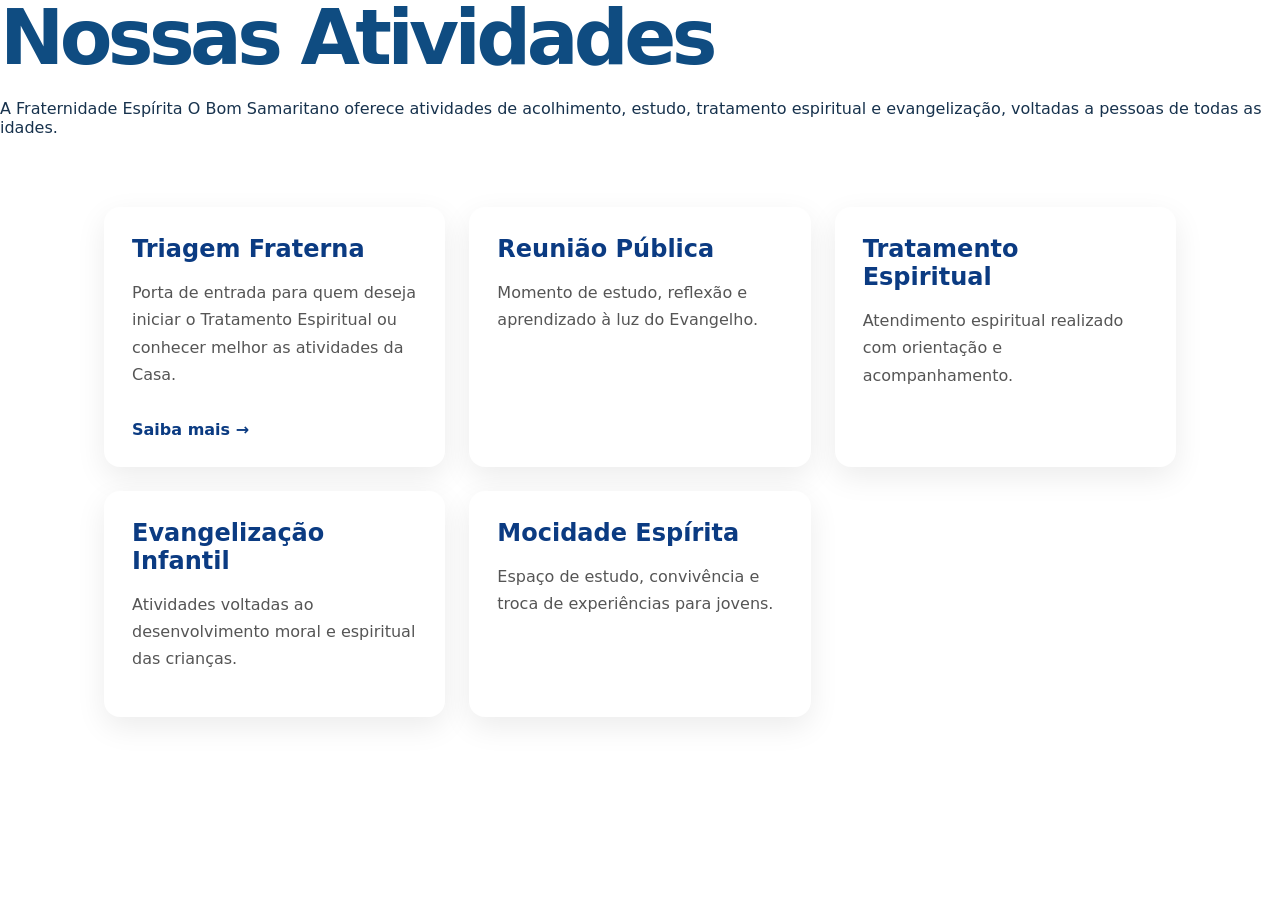
==== atividades.html @ 63e4d9a6 "Update atividades.html" ====
<!DOCTYPE html>
<html lang="pt-BR">
<head>
<meta charset="UTF-8">
<meta name="viewport" content="width=device-width, initial-scale=1.0">
<title>Atividades | O Bom Samaritano</title>

<link rel="stylesheet" href="style.css">

<style>

.activities-hero{
  <section class="activities-hero">

  <div></div>

</section>
  min-height:400px;
  display:flex;
  align-items:center;
  padding:80px 5vw;
  background:
    linear-gradient(
      90deg,
      rgba(255,255,255,.95),
      rgba(255,255,255,.75) 50%,
      rgba(255,255,255,.15)
    ),
    url("images/atividades.png") center/cover;
}

.activities-copy{
  max-width:650px;
}

.activities-copy h1{
  color:#0b3b82;
  margin-bottom:16px;
}

.activities-copy p{
  color:#444;
  line-height:1.8;
}

.activities-grid{
  display:grid;
  grid-template-columns:repeat(auto-fit,minmax(260px,1fr));
  gap:24px;
  max-width:1200px;
  margin:70px auto;
  padding:0 5vw;
}

.activity-card{
  background:white;
  border-radius:16px;
  padding:28px;
  box-shadow:0 10px 30px rgba(0,0,0,.08);
}

.activity-card h2{
  color:#0b3b82;
  margin-bottom:12px;
}

.activity-card p{
  color:#555;
  line-height:1.7;
}

.activity-card a{
  display:inline-block;
  margin-top:16px;
  color:#0b3b82;
  font-weight:700;
  text-decoration:none;
}

</style>
</head>

<body>

<section class="activities-intro">
  <h1>Nossas Atividades</h1>

  <p>
    A Fraternidade Espírita O Bom Samaritano oferece atividades de
    acolhimento, estudo, tratamento espiritual e evangelização,
    voltadas a pessoas de todas as idades.
  </p>

</section>

<section class="activities-grid">

  <article class="activity-card">
    <h2>Triagem Fraterna</h2>
    <p>
      Porta de entrada para quem deseja iniciar o Tratamento Espiritual
      ou conhecer melhor as atividades da Casa.
    </p>
    <a href="triagem.html">Saiba mais →</a>
  </article>

  <article class="activity-card">
    <h2>Reunião Pública</h2>
    <p>
      Momento de estudo, reflexão e aprendizado à luz do Evangelho.
    </p>
  </article>

  <article class="activity-card">
    <h2>Tratamento Espiritual</h2>
    <p>
      Atendimento espiritual realizado com orientação e acompanhamento.
    </p>
  </article>

  <article class="activity-card">
    <h2>Evangelização Infantil</h2>
    <p>
      Atividades voltadas ao desenvolvimento moral e espiritual das crianças.
    </p>
  </article>

  <article class="activity-card">
    <h2>Mocidade Espírita</h2>
    <p>
      Espaço de estudo, convivência e troca de experiências para jovens.
    </p>
  </article>

</section>

</body>
</html>
---- style.css ----
:root{
  --blue:#0f4c81;
  --blue2:#1668a8;
  --light:#eaf3fb;
  --soft:#f7fbff;
  --gold:#f4b400;
  --text:#17324d;
  --muted:#5f7080;
  --white:#fff;
  --radius:24px;
  --shadow:0 18px 42px rgba(15,76,129,.14);
}

*{box-sizing:border-box}
html{scroll-behavior:smooth}
body{
  margin:0;
  font-family:system-ui,-apple-system,BlinkMacSystemFont,"Segoe UI",sans-serif;
  color:var(--text);
  background:var(--white);
}
a{text-decoration:none;color:inherit}

.topbar{
  position:sticky;
  top:0;
  z-index:10;
  height:82px;
  display:flex;
  align-items:center;
  justify-content:space-between;
  gap:24px;
  padding:0 5vw;
  background:rgba(255,255,255,.94);
  backdrop-filter:blur(10px);
  border-bottom:1px solid #e8f0f7;
}

.brand{
  display:flex;
  align-items:center;
  gap:12px;
  color:var(--blue);
  line-height:1.05;
}
.brand-symbol{
  width:50px;
  height:50px;
  border-radius:50%;
  display:grid;
  place-items:center;
  background:linear-gradient(135deg,#fff3a3,var(--gold));
  color:var(--blue);
  font-size:1.8rem;
  box-shadow:inset 0 0 0 4px rgba(255,255,255,.6);
}
.brand strong{text-transform:uppercase;letter-spacing:.02em}
.brand small{display:block;color:#a86630;font-weight:700;font-size:.72rem;margin-top:4px}

.nav{display:flex;gap:26px;font-weight:700;color:#2b4156}
.nav a:hover{color:var(--blue)}

.btn{
  display:inline-flex;
  align-items:center;
  justify-content:center;
  border-radius:14px;
  padding:15px 24px;
  background:var(--blue);
  color:white;
  font-weight:800;
  box-shadow:0 10px 24px rgba(15,76,129,.24);
}
.btn.small{padding:11px 16px}
.btn.ghost{background:white;color:var(--blue);box-shadow:none;border:1px solid #d7e6f4}
.btn.light{background:white;color:var(--blue);box-shadow:none}

.hero{
  min-height:650px;
  display:flex;
  align-items:center;
  padding:80px 5vw;
  background:
    linear-gradient(90deg,rgba(255,255,255,.96),rgba(255,255,255,.82) 45%,rgba(255,255,255,.18)),
    url("images/hero-principal.png") center/cover;
}
.hero-copy{max-width:680px}
.tag{
  display:inline-flex;
  padding:8px 14px;
  border-radius:999px;
  background:var(--light);
  color:var(--blue);
  font-weight:900;
  margin:0 0 18px;
}
h1,h2,h3{margin-top:0}
h1{
  font-size:clamp(2.8rem,6vw,5.6rem);
  line-height:.98;
  letter-spacing:-.06em;
  color:var(--blue);
  margin-bottom:24px;
}
.hero p:not(.tag){
  font-size:1.25rem;
  line-height:1.7;
  color:#2b4054;
}
.hero-actions{display:flex;gap:14px;flex-wrap:wrap;margin-top:30px}

.values{
  display:grid;
  grid-template-columns:repeat(4,1fr);
  gap:18px;
  padding:34px 5vw;
  background:linear-gradient(180deg,#fff,var(--light));
}
.values article{
  text-align:center;
  padding:28px 18px;
  border-right:1px solid rgba(15,76,129,.14);
}
.values article:last-child{border-right:0}
.values span{font-size:2rem}
.values h3{color:var(--blue);margin:10px 0 8px}
.values p{margin:0;color:var(--muted);line-height:1.5}

.section{padding:80px 5vw}
.section-heading{text-align:center;max-width:760px;margin:0 auto 44px}
.section-heading h2,.split h2,.contact h2,.cta h2{
  color:var(--blue);
  font-size:clamp(2.1rem,4vw,3.2rem);
  letter-spacing:-.045em;
  margin-bottom:12px;
}
.section-heading p:not(.tag){color:var(--muted);line-height:1.7;font-size:1.1rem}

.cards{
  display:grid;
  grid-template-columns:repeat(4,1fr);
  gap:24px;
}
.card{
  background:white;
  border-radius:var(--radius);
  overflow:hidden;
  box-shadow:var(--shadow);
  border:1px solid #edf3f8;
}
.photo{
  height:190px;
  background:center/cover;
}
.photo-1{background-image:url("https://images.unsplash.com/photo-1517048676732-d65bc937f952?auto=format&fit=crop&w=900&q=80")}
.photo-2{background-image:url("https://images.unsplash.com/photo-1517486808906-6ca8b3f04846?auto=format&fit=crop&w=900&q=80")}
.photo-3{background-image:url("https://images.unsplash.com/photo-1521791055366-0d553872125f?auto=format&fit=crop&w=900&q=80")}
.photo-4{background-image:url("https://images.unsplash.com/photo-1593113598332-cd288d649433?auto=format&fit=crop&w=900&q=80")}
.card h3{color:var(--blue);font-size:1.35rem;margin:24px 24px 10px}
.card p{color:var(--muted);line-height:1.6;margin:0 24px 22px}
.card a{display:inline-block;color:var(--blue);font-weight:900;margin:0 24px 26px}

.split{
  display:grid;
  grid-template-columns:1.1fr .9fr;
  gap:28px;
  background:var(--soft);
}
.event{
  background:white;
  padding:20px 22px;
  border-radius:18px;
  margin-bottom:14px;
  box-shadow:0 10px 24px rgba(15,76,129,.08);
}
.event strong{display:block;color:var(--blue);font-size:1.08rem}
.event span{color:var(--muted)}

.video{
  min-height:360px;
  border-radius:var(--radius);
  padding:34px;
  color:white;
  background:
    linear-gradient(180deg,rgba(15,76,129,.18),rgba(15,76,129,.9)),
    url("https://images.unsplash.com/photo-1522202176988-66273c2fd55f?auto=format&fit=crop&w=900&q=80") center/cover;
  display:flex;
  flex-direction:column;
  justify-content:flex-end;
  box-shadow:var(--shadow);
}
.play{
  width:74px;
  height:74px;
  border-radius:50%;
  background:rgba(255,255,255,.92);
  color:var(--blue);
  display:grid;
  place-items:center;
  font-size:2rem;
  margin-bottom:auto;
}
.video p{line-height:1.6;color:#eaf3fb}

.cta{
  margin:80px 5vw 0;
  border-radius:32px;
  padding:60px 8vw;
  background:linear-gradient(135deg,var(--blue),#06375f);
  color:white;
  text-align:center;
}
.cta h2{color:white}
.cta p{max-width:680px;margin:0 auto 28px;color:#dcecff;line-height:1.7;font-size:1.1rem}

.contact{
  display:grid;
  grid-template-columns:1fr 1fr;
  gap:30px;
  align-items:center;
}
.contact p{color:var(--muted);line-height:1.7}
.contact-box{
  background:var(--light);
  border-radius:var(--radius);
  padding:30px;
  border:1px solid #d9e9f7;
}
.contact-box p{margin:0 0 14px}

footer{
  padding:32px 5vw;
  background:#062d50;
  color:#dcecff;
  text-align:center;
}

@media(max-width:980px){
  .nav{display:none}
  .values,.cards,.split,.contact{grid-template-columns:1fr}
  .values article{border-right:0;border-bottom:1px solid rgba(15,76,129,.14)}
  .hero{min-height:560px}
}

@media(max-width:620px){
  .topbar{height:auto;min-height:76px;padding:12px 5vw}
  .brand small{display:none}
  .btn.small{display:none}
  .hero{padding:58px 5vw}
  .hero-actions{flex-direction:column}
}
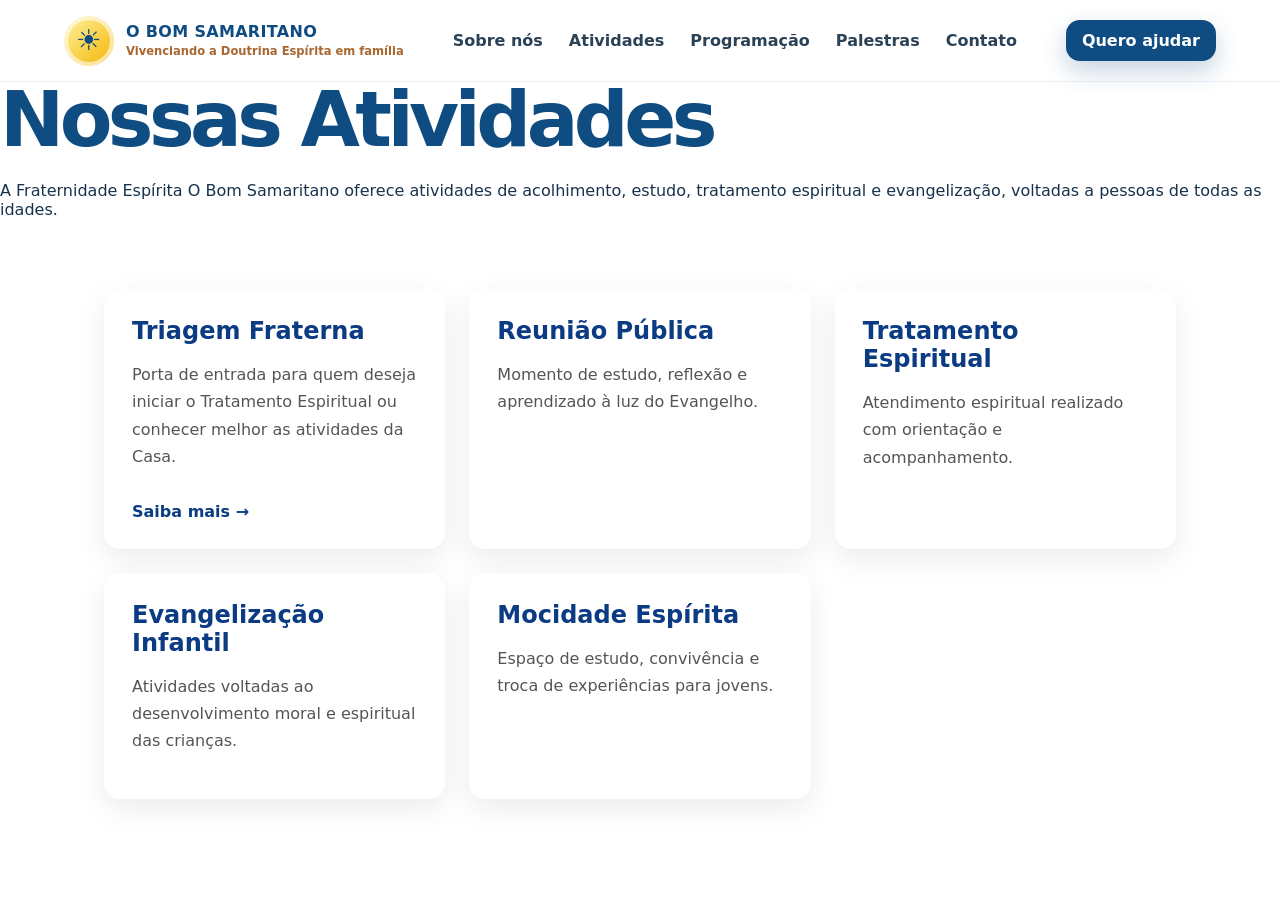
==== commit 6ab53158: "Update atividades.html" ====
--- a/atividades.html
+++ b/atividades.html
@@ -10,11 +10,7 @@
 <style>
 
 .activities-hero{
-  <section class="activities-hero">
 
-  <div></div>
-
-</section>
   min-height:400px;
   display:flex;
   align-items:center;
@@ -81,7 +77,39 @@
 </head>
 
 <body>
+<header class="topbar">
 
+  <a class="brand" href="index.html">
+
+    <span class="brand-symbol">☀</span>
+
+    <span>
+
+      <strong>O Bom Samaritano</strong>
+
+      <small>Vivenciando a Doutrina Espírita em família</small>
+
+    </span>
+
+  </a>
+
+  <nav class="nav">
+
+    <a href="sobre.html">Sobre nós</a>
+
+    <a href="atividades.html">Atividades</a>
+
+    <a href="index.html#programacao">Programação</a>
+
+    <a href="index.html#palestras">Palestras</a>
+
+    <a href="index.html#contato">Contato</a>
+
+  </nav>
+
+  <a class="btn small" href="index.html#ajudar">Quero ajudar</a>
+
+</header>
 <section class="activities-intro">
   <h1>Nossas Atividades</h1>
 
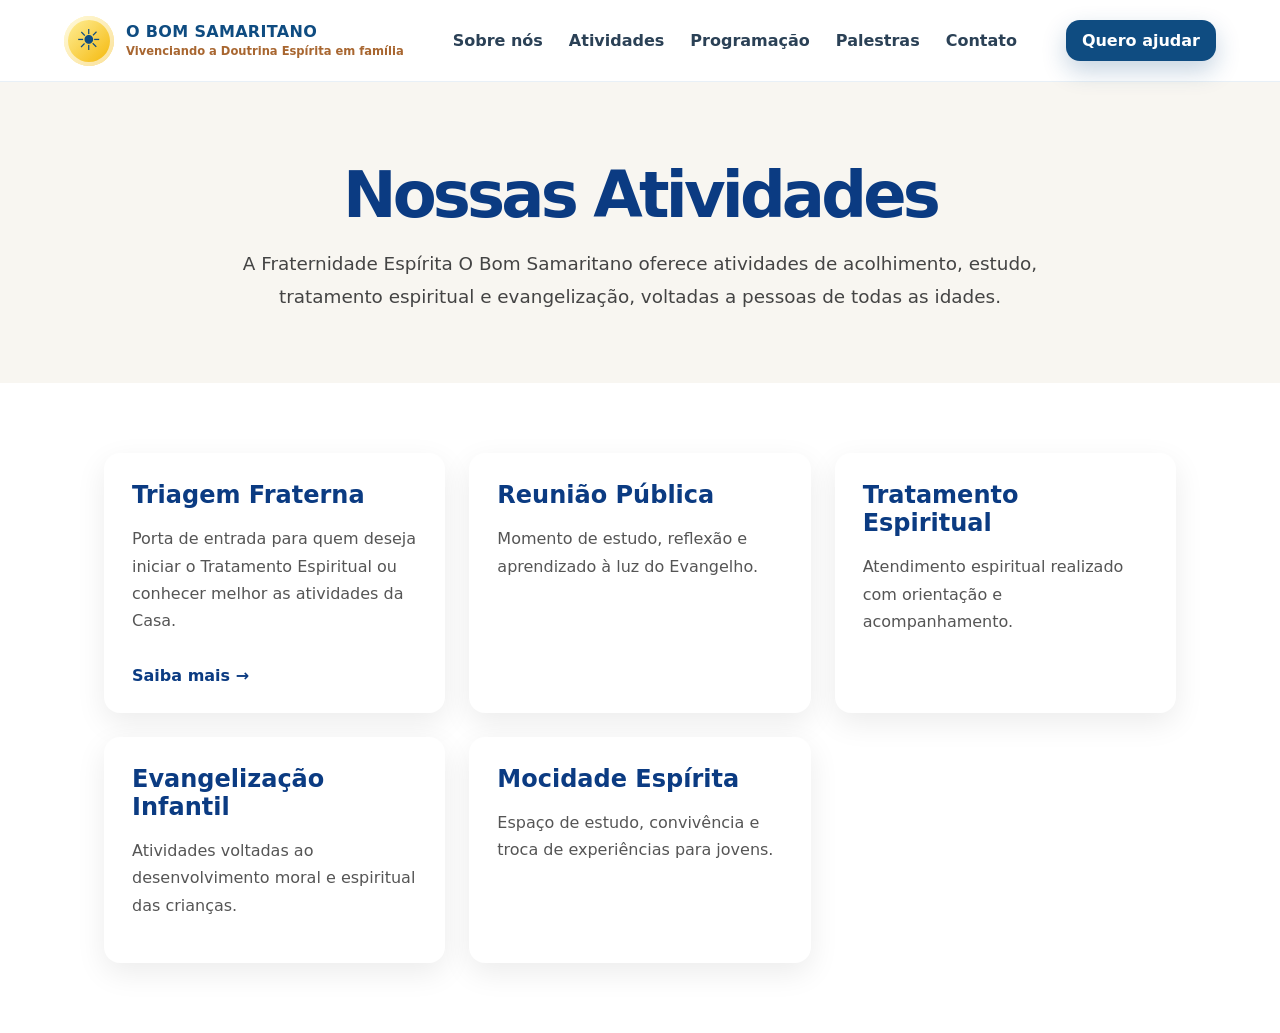
==== commit 6c0ba062: "Update atividades.html" ====
--- a/atividades.html
+++ b/atividades.html
@@ -9,34 +9,28 @@
 
 <style>
 
-.activities-hero{
+.activities-intro{
+  background:#f8f6f1;
+  padding:80px 5vw 70px;
+  text-align:center;
 
-  min-height:400px;
-  display:flex;
-  align-items:center;
-  padding:80px 5vw;
-  background:
-    linear-gradient(
-      90deg,
-      rgba(255,255,255,.95),
-      rgba(255,255,255,.75) 50%,
-      rgba(255,255,255,.15)
-    ),
-    url("images/atividades.png") center/cover;
 }
 
-.activities-copy{
-  max-width:650px;
+.activities-intro h1{
+  font-size:clamp(2.2rem,5vw,4rem);
+  line-height:1.05;
+  color:#0b3b82;
+  margin:0 0 18px;
+
 }
 
-.activities-copy h1{
-  color:#0b3b82;
-  margin-bottom:16px;
-}
-
-.activities-copy p{
+.activities-intro p{
+  max-width:850px;
+  margin:0 auto;
   color:#444;
   line-height:1.8;
+  font-size:1.15rem;
+
 }
 
 .activities-grid{
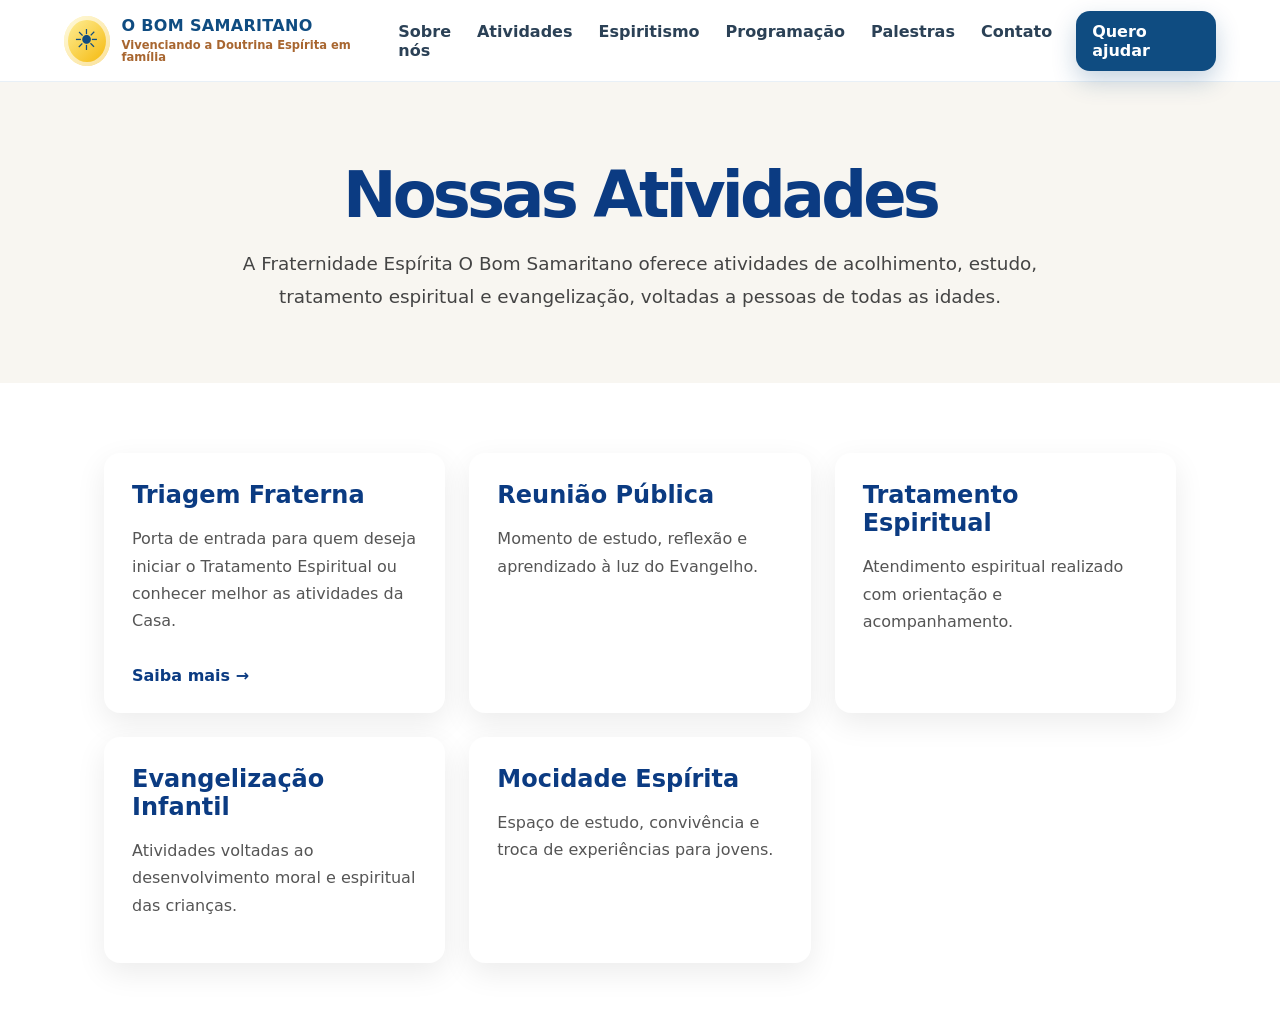
==== commit 37306bcf: "Update atividades.html" ====
--- a/atividades.html
+++ b/atividades.html
@@ -93,6 +93,8 @@
 
     <a href="atividades.html">Atividades</a>
 
+    <a href="espiritismo.html">Espiritismo</a>
+
     <a href="index.html#programacao">Programação</a>
 
     <a href="index.html#palestras">Palestras</a>
@@ -101,7 +103,7 @@
 
   </nav>
 
-  <a class="btn small" href="index.html#ajudar">Quero ajudar</a>
+<a class="btn small" href="colaborar.html">Quero ajudar</a>
 
 </header>
 <section class="activities-intro">
